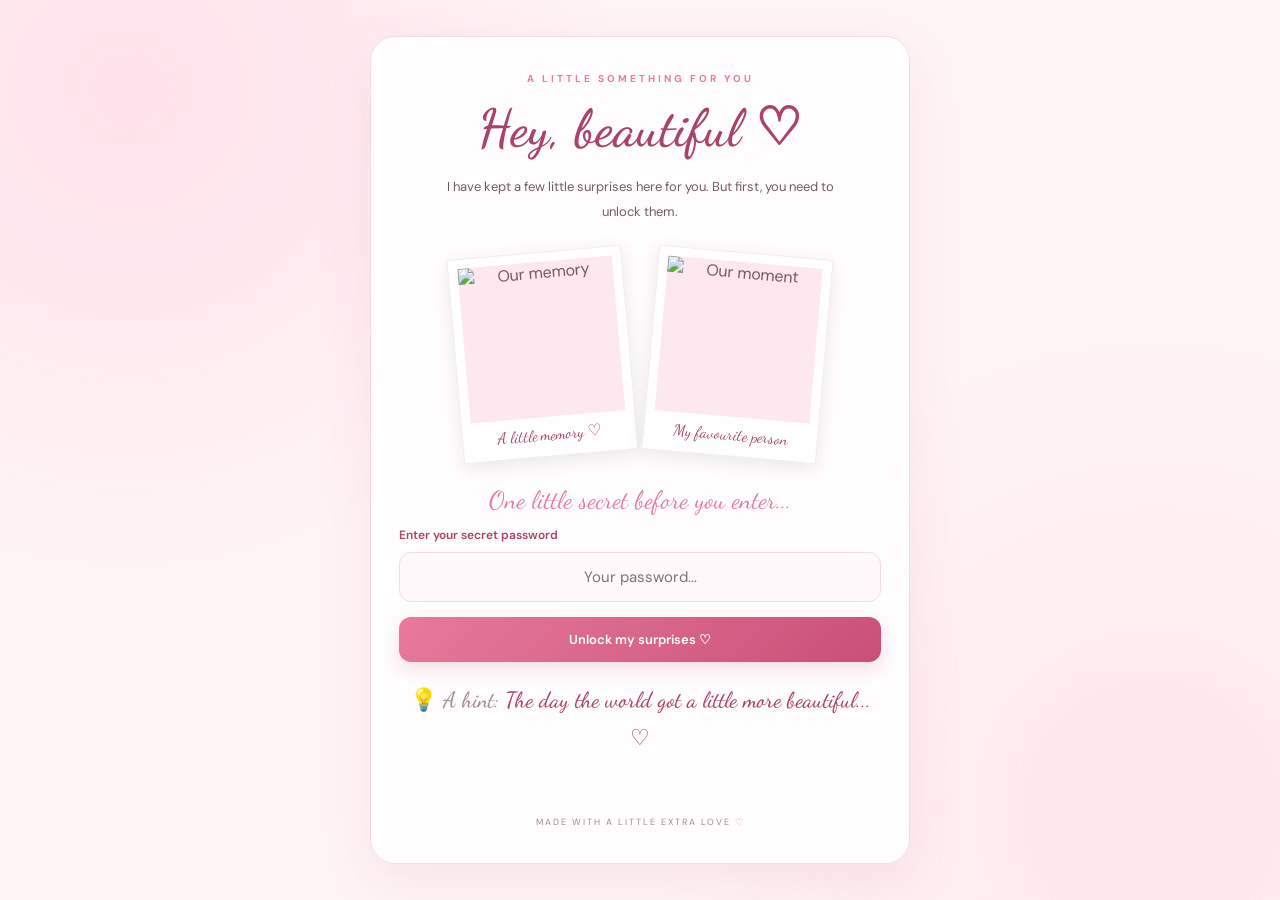
==== index.html @ 0715cf62 "s" ====
<!DOCTYPE html>
<html lang="en">
<head>
  <meta charset="UTF-8">
  <meta name="viewport" content="width=device-width, initial-scale=1.0">
  <meta name="theme-color" content="#fff4f6">

  <title>A Little Surprise For You ♡</title>

  <!-- Fonts -->
  <link rel="preconnect" href="https://fonts.googleapis.com">
  <link rel="preconnect" href="https://fonts.gstatic.com" crossorigin>

  <link href="https://fonts.googleapis.com/css2?family=Dancing+Script:wght@400;500;600;700&family=DM+Sans:wght@400;500;600;700&family=Playfair+Display:wght@500;600;700&display=swap" rel="stylesheet">

  <style>
    :root {
      --background: #fff4f6;
      --card: #fffdfd;
      --deep: #a94368;
      --pink: #e77b9c;
      --light-pink: #fce7ed;
      --text: #735a65;
      --muted: #a48a94;
      --border: #f4dce4;
    }

    * {
      box-sizing: border-box;
      margin: 0;
      padding: 0;
    }

    body {
      min-height: 100vh;
      background:
        radial-gradient(circle at 10% 10%, #ffe2eb, transparent 35%),
        radial-gradient(circle at 90% 90%, #ffe8ed, transparent 35%),
        var(--background);

      font-family: "DM Sans", sans-serif;
      color: var(--text);

      display: flex;
      justify-content: center;
      align-items: center;

      padding: 35px 16px;
      overflow-x: hidden;
    }

    /* RANDOM FLOATING HEARTS */

    #heartContainer {
      position: fixed;
      inset: 0;
      overflow: hidden;
      pointer-events: none;
      z-index: 1;
    }

    .floating-heart {
      position: absolute;
      bottom: -40px;
      color: #e77b9c;
      opacity: 0;
      animation: floatUp linear forwards;
      user-select: none;
    }

    @keyframes floatUp {
      0% {
        transform: translateY(0) rotate(0deg) scale(0.7);
        opacity: 0;
      }

      15% {
        opacity: 0.55;
      }

      80% {
        opacity: 0.45;
      }

      100% {
        transform: translateY(-115vh) rotate(35deg) scale(1.2);
        opacity: 0;
      }
    }

    /* MAIN CARD */

    .page {
      width: 100%;
      max-width: 540px;
      position: relative;
      z-index: 2;
    }

    .card {
      width: 100%;
      background: rgba(255, 253, 253, 0.96);
      border: 1px solid var(--border);
      border-radius: 25px;
      padding: 35px 28px;
      text-align: center;
      box-shadow: 0 18px 55px rgba(174, 91, 119, 0.10);
      animation: appear 0.7s ease;
    }

    .hidden {
      display: none !important;
    }

    @keyframes appear {
      from {
        opacity: 0;
        transform: translateY(18px);
      }

      to {
        opacity: 1;
        transform: translateY(0);
      }
    }

    .eyebrow {
      font-size: 10px;
      font-weight: 700;
      letter-spacing: 3px;
      text-transform: uppercase;
      color: var(--pink);
    }

    h1 {
      font-family: "Dancing Script", cursive;
      font-size: clamp(38px, 8vw, 52px);
      font-weight: 600;
      line-height: 1.2;
      color: var(--deep);
      margin: 13px 0;
    }

    .intro {
      font-size: 13px;
      line-height: 1.9;
      color: var(--text);
      max-width: 390px;
      margin: 15px auto 22px;
    }

    .script {
      font-family: "Dancing Script", cursive;
      font-size: 25px;
      color: var(--pink);
      margin: 12px 0;
    }

    /* PHOTOS */

    .photo-strip {
      display: flex;
      justify-content: center;
      align-items: center;
      gap: 20px;
      margin: 28px 0;
    }

    .polaroid {
      background: white;
      padding: 9px 9px 12px;
      width: 42%;
      max-width: 175px;
      border: 1px solid #f5e9ec;
      box-shadow: 0 5px 18px rgba(0, 0, 0, 0.09);
    }

    .polaroid:first-child {
      transform: rotate(-5deg);
    }

    .polaroid:last-child {
      transform: rotate(5deg);
    }

    .polaroid img {
      display: block;
      width: 100%;
      aspect-ratio: 1 / 1;
      object-fit: cover;
      background: #fce8ee;
    }

    .photo-caption {
      font-family: "Dancing Script", cursive;
      font-size: 16px;
      color: var(--deep);
      margin-top: 8px;
    }

    /* PASSWORD */

    .field-label {
      display: block;
      text-align: left;
      font-size: 12px;
      font-weight: 600;
      color: var(--deep);
      margin-bottom: 9px;
    }

    input {
      width: 100%;
      padding: 14px;
      border: 1px solid var(--border);
      border-radius: 12px;
      background: #fff9fb;
      font-family: "DM Sans", sans-serif;
      font-size: 15px;
      color: var(--deep);
      outline: none;
      text-align: center;
      transition: 0.3s;
    }

    input:focus {
      border-color: var(--pink);
      box-shadow: 0 0 0 3px rgba(231, 123, 156, 0.12);
    }

    .main-button {
      width: 100%;
      padding: 14px 18px;
      margin-top: 15px;
      background: linear-gradient(135deg, #e77b9c, #c94f78);
      color: white;
      border: none;
      border-radius: 12px;
      font-family: "DM Sans", sans-serif;
      font-weight: 600;
      font-size: 13px;
      cursor: pointer;
      box-shadow: 0 7px 17px rgba(201, 79, 120, 0.19);
      transition: 0.3s;
    }

    .main-button:hover {
      transform: translateY(-3px);
    }

    /* HINT - DIRECTLY IN HTML */

    .hint {
      display: block;
      margin-top: 20px;
      line-height: 1.7;
      color: var(--muted);
      font-family: "Dancing Script", cursive;
      font-size: 22px;
      font-weight: 500;
      text-align: center;
      visibility: visible;
      opacity: 1;
    }

    .hint span {
      color: var(--deep);
    }

    .message {
      font-family: "Dancing Script", cursive;
      font-size: 19px;
      color: #d45c7d;
      margin-top: 12px;
      min-height: 22px;
    }

    /* GIFTS */

    .gift-container {
      display: grid;
      grid-template-columns: repeat(3, minmax(0, 1fr));
      gap: 8px;
      margin: 35px 0 25px;
    }

    .gift-option {
      min-width: 0;
      background: transparent;
      border: none;
      cursor: pointer;
      color: var(--deep);
      display: flex;
      flex-direction: column;
      align-items: center;
      padding: 10px 2px;
      transition: transform 0.3s ease;
    }

    .gift-option:hover:not(:disabled) {
      transform: translateY(-7px);
    }

    .gift-illustration {
      height: 105px;
      display: flex;
      align-items: center;
      justify-content: center;
    }

    .gift-box {
      position: relative;
      width: 68px;
      height: 58px;
      border-radius: 5px;
      margin-top: 15px;
      animation: giftShake 2.5s ease-in-out infinite;
    }

    .pink {
      background: #ef9eb8;
    }

    .lavender {
      background: #c8b4e8;
      animation-delay: 0.5s;
    }

    .peach {
      background: #f5bd9e;
      animation-delay: 1s;
    }

    .gift-lid {
      position: absolute;
      width: 80px;
      height: 15px;
      left: -6px;
      top: -9px;
      border-radius: 5px;
      background: inherit;
      filter: brightness(0.94);
      transition: transform 0.7s ease;
    }

    .gift-ribbon {
      position: absolute;
      width: 11px;
      height: 58px;
      left: 28px;
      top: 0;
      background: rgba(255, 255, 255, 0.75);
    }

    .gift-bow {
      position: absolute;
      top: -34px;
      left: 20px;
      font-size: 29px;
      transition: 0.6s;
    }

    @keyframes giftShake {
      0%, 82%, 100% {
        transform: rotate(0deg);
      }

      85% {
        transform: rotate(-5deg);
      }

      88% {
        transform: rotate(5deg);
      }

      91% {
        transform: rotate(-4deg);
      }

      94% {
        transform: rotate(4deg);
      }

      97% {
        transform: rotate(0deg);
      }
    }

    .gift-label {
      font-family: "Playfair Display", serif;
      font-size: 13px;
      font-weight: 600;
      margin-top: 8px;
    }

    .gift-subtitle {
      font-size: 10px;
      color: var(--muted);
      margin-top: 6px;
      line-height: 1.5;
    }

    .gift-option:disabled {
      opacity: 0.35;
      cursor: not-allowed;
    }

    .gift-option.opening {
      pointer-events: none;
    }

    .gift-option.opening .gift-lid {
      transform: translate(-7px, -32px) rotate(-35deg);
    }

    .gift-option.opening .gift-bow {
      transform: translateY(-35px) rotate(30deg);
      opacity: 0;
    }

    .gift-option.opening .gift-box {
      animation: giftPop 0.5s ease forwards;
    }

    @keyframes giftPop {
      50% {
        transform: scale(1.18);
      }

      100% {
        transform: scale(1.05);
      }
    }

    .tiny {
      font-size: 9px;
      letter-spacing: 2px;
      color: var(--muted);
      margin-top: 25px;
    }

    @media (max-width: 480px) {
      body {
        padding: 20px 12px;
      }

      .card {
        padding: 28px 17px;
      }

      .photo-strip {
        gap: 12px;
      }

      .gift-container {
        gap: 2px;
      }

      .gift-label {
        font-size: 11px;
      }

      .gift-subtitle {
        font-size: 9px;
      }
    }
  </style>
</head>

<body>

  <!-- HEARTS APPEAR RANDOMLY -->
  <div id="heartContainer"></div>

  <main class="page">

    <!-- PASSWORD SCREEN -->
    <section class="card" id="lockScreen">

      <p class="eyebrow">A little something for you</p>

      <h1>Hey, beautiful ♡</h1>

      <p class="intro">
        I have kept a few little surprises here for you.
        But first, you need to unlock them.
      </p>

      <!-- YOUR PHOTOS -->
      <div class="photo-strip">

        <div class="polaroid">
          <img src="images/photo1.jpg" alt="Our memory">
          <p class="photo-caption">A little memory ♡</p>
        </div>

        <div class="polaroid">
          <img src="images/photo2.jpg" alt="Our moment">
          <p class="photo-caption">My favourite person</p>
        </div>

      </div>

      <p class="script">One little secret before you enter...</p>

      <label class="field-label" for="password">
        Enter your secret password
      </label>

      <input
        type="password"
        id="password"
        placeholder="Your password..."
        autocomplete="off"
      >

      <button class="main-button" id="unlockButton">
        Unlock my surprises ♡
      </button>

      <!-- HINT IS ALREADY WRITTEN HERE -->
      <p class="hint">
        💡 A hint:
        <span>The day the world got a little more beautiful... ♡</span>
      </p>

      <p class="message" id="message"></p>

      <p class="tiny">MADE WITH A LITTLE EXTRA LOVE ♡</p>

    </section>


    <!-- GIFT SCREEN -->
    <section class="card hidden" id="giftScreen">

      <p class="eyebrow">You made it!</p>

      <h1>For you, my love ♡</h1>

      <p class="intro">
        Three little surprises, each with a piece of my heart.
        Open them one by one.
      </p>

      <div class="gift-container">

        <!-- GIFT 1 -->
        <button class="gift-option" data-gift="love">

          <div class="gift-illustration">
            <div class="gift-box pink">
              <div class="gift-lid"></div>
              <div class="gift-ribbon"></div>
              <div class="gift-bow">🎀</div>
            </div>
          </div>

          <span class="gift-label">A Letter</span>
          <span class="gift-subtitle">Words from my heart</span>

        </button>


        <!-- GIFT 2 -->
        <button class="gift-option" data-gift="memory" disabled>

          <div class="gift-illustration">
            <div class="gift-box lavender">
              <div class="gift-lid"></div>
              <div class="gift-ribbon"></div>
              <div class="gift-bow">🎀</div>
            </div>
          </div>

          <span class="gift-label">Our Song</span>
          <span class="gift-subtitle">A melody for us</span>

        </button>


        <!-- GIFT 3 -->
        <button class="gift-option" data-gift="surprise" disabled>

          <div class="gift-illustration">
            <div class="gift-box peach">
              <div class="gift-lid"></div>
              <div class="gift-ribbon"></div>
              <div class="gift-bow">🎀</div>
            </div>
          </div>

          <span class="gift-label">A Surprise</span>
          <span class="gift-subtitle">Something special awaits</span>

        </button>

      </div>

      <p class="script">One at a time, sweetheart ♡</p>

      <p class="tiny">THERE IS MORE LOVE WAITING FOR YOU</p>

    </section>

  </main>


  <!-- JAVASCRIPT: EVERYTHING IS INSIDE THIS HTML FILE -->
  <script>

    // ==================================
    // 1. PASSWORD SETTINGS
    // ==================================

    const SECRET_PASSWORD = "18122002";

    
    const passwordInput = document.getElementById("password");
    const unlockButton = document.getElementById("unlockButton");
    const message = document.getElementById("message");

    const lockScreen = document.getElementById("lockScreen");
    const giftScreen = document.getElementById("giftScreen");


    // ==================================
    // 2. SHOW THE CORRECT SCREEN
    // ==================================

    function showGiftScreen() {
      lockScreen.classList.add("hidden");
      giftScreen.classList.remove("hidden");
    }

    function showLockScreen() {
      lockScreen.classList.remove("hidden");
      giftScreen.classList.add("hidden");
    }

    // Only show gifts when returning from a gift page
    const params = new URLSearchParams(window.location.search);

    if (params.get("showGifts") === "1") {
      showGiftScreen();
    } else {
      showLockScreen();
    }

    // ==================================
    // 3. PASSWORD CHECK
    // ==================================

    function unlock() {

      const enteredPassword = passwordInput.value.trim();

      if (enteredPassword === SECRET_PASSWORD) {


        message.textContent = "";

        showGiftScreen();

        window.scrollTo({
          top: 0,
          behavior: "smooth"
        });

      } else {

        message.textContent = "Not quite, love. Try again ♡";

        passwordInput.value = "";
        passwordInput.focus();

      }
    }
    // CONNECT THE UNLOCK BUTTON
    unlockButton.addEventListener("click", unlock);

    // ALSO ALLOW ENTER KEY TO UNLOCK
    passwordInput.addEventListener("keydown", function(event) {
      if (event.key === "Enter") {
        unlock();
      }
    });

    // ==================================
    // 4. GIFT ORDER AND NAVIGATION
    // ==================================

    const giftPages = {
      love: "letter/letter.html",
      memory: "music/song.html",
      surprise: "invitation/invite.html"
    };

    const giftOrder = ["love", "memory", "surprise"];

    let unlockedGifts = JSON.parse(
      sessionStorage.getItem("unlockedGifts_v2") || '["love"]'
    );

    function updateGiftButtons() {

      document.querySelectorAll(".gift-option").forEach(function(button) {

        const gift = button.dataset.gift;

        button.disabled = !unlockedGifts.includes(gift);

      });

    }

    function processCompletedGift() {

      const completedGift = sessionStorage.getItem("completedGift");

      if (!completedGift) {
        updateGiftButtons();
        return;
      }

      const completedIndex = giftOrder.indexOf(completedGift);

      const nextGift = giftOrder[completedIndex + 1];

      if (nextGift && !unlockedGifts.includes(nextGift)) {
        unlockedGifts.push(nextGift);
      }

      sessionStorage.setItem(
        "unlockedGifts_v2",
        JSON.stringify(unlockedGifts)
      );

      sessionStorage.removeItem("completedGift");

      updateGiftButtons();

    }

    processCompletedGift();

    window.addEventListener("pageshow", function() {
      unlockedGifts = JSON.parse(
        sessionStorage.getItem("unlockedGifts_v2") || '["love"]'
      );

      processCompletedGift();
    });


    // ==================================
    // 5. OPEN GIFT
    // ==================================

    document.querySelectorAll(".gift-option").forEach(function(button) {

      button.addEventListener("click", function() {

        const gift = button.dataset.gift;

        if (!unlockedGifts.includes(gift)) {
          return;
        }

        const destination = giftPages[gift];

        if (!destination) {
          return;
        }

        // Save which gift she opened.
        // The next gift unlocks when she returns.

        sessionStorage.setItem("completedGift", gift);

        button.classList.add("opening");

        createHeartBurst();

        setTimeout(function() {
          window.location.href = destination;
        }, 650);

      });

    });


    // ==================================
    // 6. RANDOM HEARTS ALL OVER THE PAGE
    // ==================================

    const heartContainer = document.getElementById("heartContainer");

    const heartSymbols = ["♡", "♥", "💕", "❤"];

    function createFloatingHeart() {

      const heart = document.createElement("span");

      heart.className = "floating-heart";

      heart.textContent =
        heartSymbols[Math.floor(Math.random() * heartSymbols.length)];

      // Random horizontal position
      heart.style.left = Math.random() * 100 + "vw";

      // Random size
      heart.style.fontSize = (14 + Math.random() * 25) + "px";

      // Random floating speed
      heart.style.animationDuration = (6 + Math.random() * 7) + "s";

      heartContainer.appendChild(heart);

      // Remove after animation
      setTimeout(function() {
        heart.remove();
      }, 14000);

    }

    // New hearts appear continuously at random positions
    setInterval(createFloatingHeart, 650);


    // ==================================
    // 7. HEART BURST WHEN OPENING A GIFT
    // ==================================

    function createHeartBurst() {

      const colors = ["#e77b9c", "#c94f78", "#f2a5bb", "#e9a9bc"];
      const symbols = ["♡", "♥"];

      for (let i = 0; i < 12; i++) {

        const heart = document.createElement("span");

        heart.className = "floating-heart";

        heart.style.position = "fixed";
        heart.style.bottom = "auto";
        heart.style.left = Math.random() * 100 + "vw";
        heart.style.top = Math.random() * 100 + "vh";

        heart.style.color =
          colors[Math.floor(Math.random() * colors.length)];

        heart.textContent =
          symbols[Math.floor(Math.random() * symbols.length)];

        heart.style.fontSize = (15 + Math.random() * 20) + "px";

        heart.style.animationDuration = "2s";

        heartContainer.appendChild(heart);

        setTimeout(function() {
          heart.remove();
        }, 2500);

      }

    }

  </script>

</body>
</html>
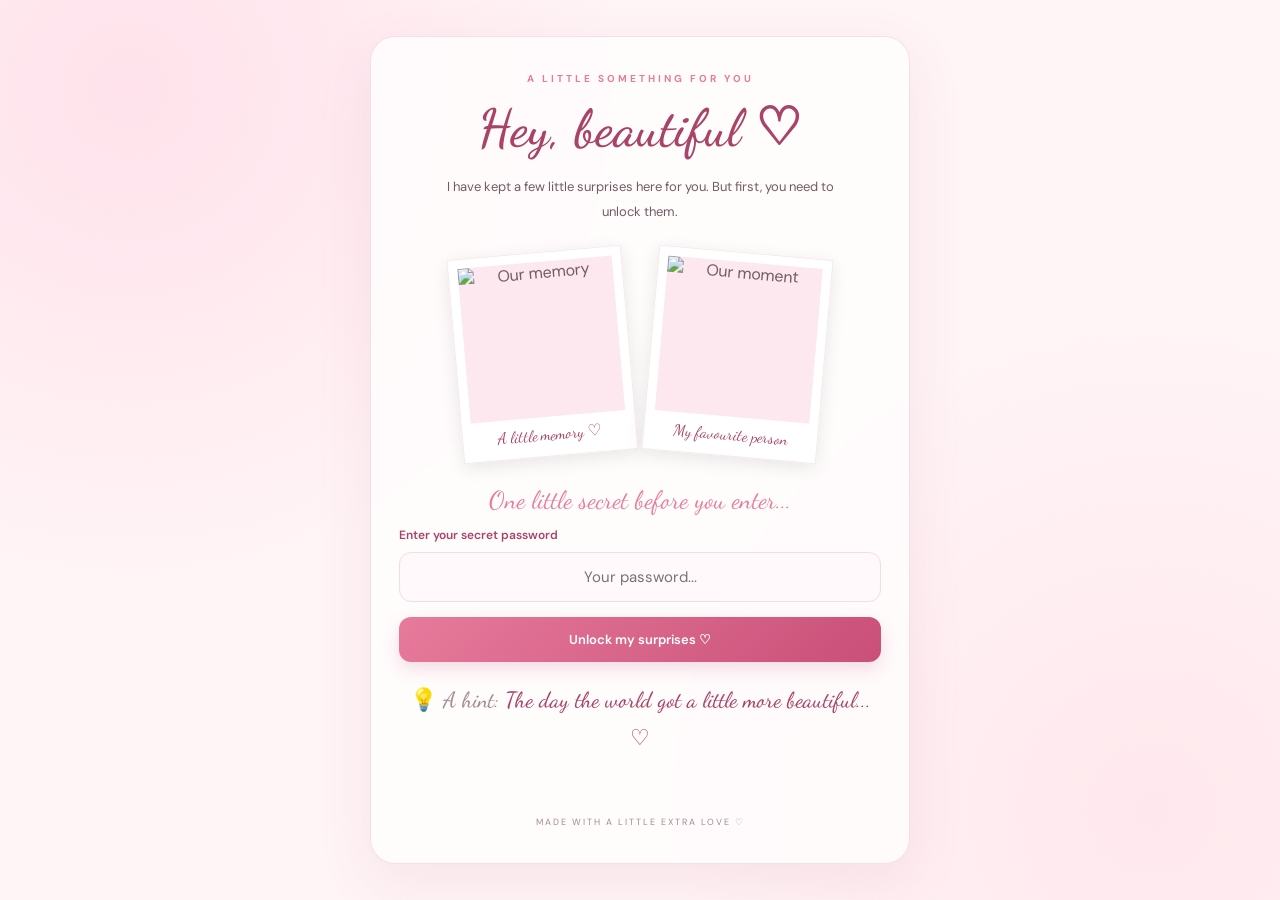
==== commit 753278b3: "s" ====
--- a/index.html
+++ b/index.html
@@ -63,8 +63,12 @@
     .floating-heart {
       position: absolute;
       bottom: -40px;
-      color: #e77b9c;
+
+      color: #d94f7b;
       opacity: 0;
+
+      text-shadow: 0 1px 5px rgba(201, 79, 120, 0.18);
+
       animation: floatUp linear forwards;
       user-select: none;
     }
@@ -76,11 +80,11 @@
       }
 
       15% {
-        opacity: 0.55;
+        opacity: 0.85;
       }
 
       80% {
-        opacity: 0.45;
+        opacity: 0.75;
       }
 
       100% {
@@ -100,11 +104,15 @@
 
     .card {
       width: 100%;
-      background: rgba(255, 253, 253, 0.96);
-      border: 1px solid var(--border);
+      background: rgba(255, 253, 253, 0.84);
+      border: 1px solid rgba(244, 220, 228, 0.9);
       border-radius: 25px;
       padding: 35px 28px;
       text-align: center;
+
+      backdrop-filter: blur(2px);
+      -webkit-backdrop-filter: blur(2px);
+
       box-shadow: 0 18px 55px rgba(174, 91, 119, 0.10);
       animation: appear 0.7s ease;
     }
@@ -441,12 +449,16 @@
     }
 
     @media (max-width: 480px) {
+
       body {
         padding: 20px 12px;
       }
 
       .card {
         padding: 28px 17px;
+        background: rgba(255, 253, 253, 0.78);
+        backdrop-filter: blur(1px);
+        -webkit-backdrop-filter: blur(1px);
       }
 
       .photo-strip {
@@ -463,6 +475,11 @@
 
       .gift-subtitle {
         font-size: 9px;
+      }
+
+      .floating-heart {
+        color: #ce416f;
+        text-shadow: 0 1px 6px rgba(169, 67, 104, 0.25);
       }
     }
   </style>
@@ -639,14 +656,19 @@
       giftScreen.classList.add("hidden");
     }
 
-    // Only show gifts when returning from a gift page
-    const params = new URLSearchParams(window.location.search);
-
-    if (params.get("showGifts") === "1") {
+    // A temporary flag is set only when returning from a gift.
+    const returningFromGift =
+      sessionStorage.getItem("returnToGifts_v1") === "1";
+
+    // Consume the flag immediately so it cannot affect the next visit.
+    sessionStorage.removeItem("returnToGifts_v1");
+
+    if (returningFromGift) {
       showGiftScreen();
     } else {
       showLockScreen();
     }
+
 
     // ==================================
     // 3. PASSWORD CHECK
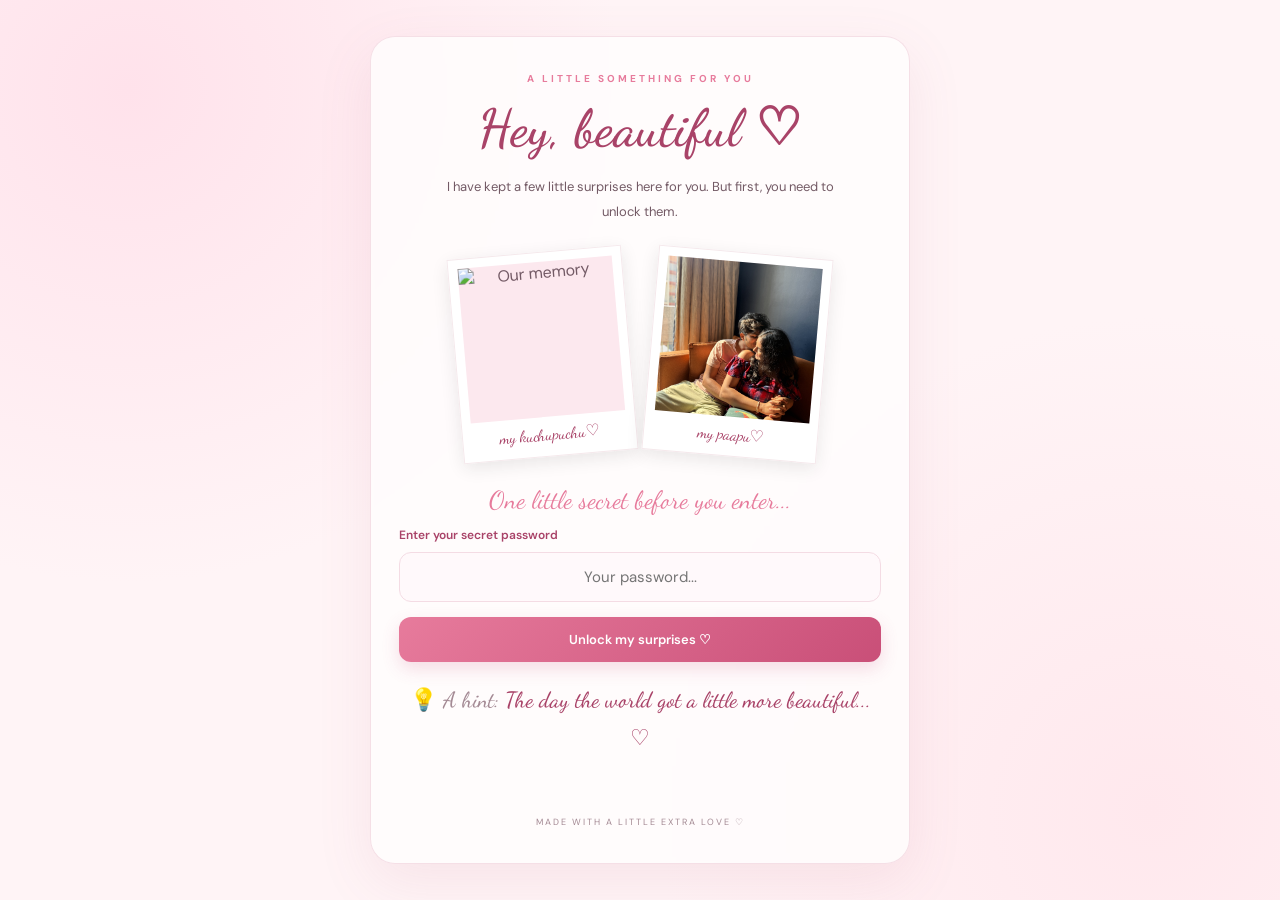
==== commit 6dee7dfe: "s" ====
--- a/index.html
+++ b/index.html
@@ -508,13 +508,13 @@
       <div class="photo-strip">
 
         <div class="polaroid">
-          <img src="images/photo1.jpg" alt="Our memory">
-          <p class="photo-caption">A little memory ♡</p>
+          <img src="images/1.jpg" alt="Our memory">
+          <p class="photo-caption">my kuchupuchu♡</p>
         </div>
 
         <div class="polaroid">
-          <img src="images/photo2.jpg" alt="Our moment">
-          <p class="photo-caption">My favourite person</p>
+          <img src="images/2.jpg" alt="Our moment">
+          <p class="photo-caption">my paapu♡</p>
         </div>
 
       </div>
@@ -556,10 +556,7 @@
 
       <h1>For you, my love ♡</h1>
 
-      <p class="intro">
-        Three little surprises, each with a piece of my heart.
-        Open them one by one.
-      </p>
+     
 
       <div class="gift-container">
 
@@ -573,10 +570,6 @@
               <div class="gift-bow">🎀</div>
             </div>
           </div>
-
-          <span class="gift-label">A Letter</span>
-          <span class="gift-subtitle">Words from my heart</span>
-
         </button>
 
 
@@ -590,10 +583,6 @@
               <div class="gift-bow">🎀</div>
             </div>
           </div>
-
-          <span class="gift-label">Our Song</span>
-          <span class="gift-subtitle">A melody for us</span>
-
         </button>
 
 
@@ -607,10 +596,6 @@
               <div class="gift-bow">🎀</div>
             </div>
           </div>
-
-          <span class="gift-label">A Surprise</span>
-          <span class="gift-subtitle">Something special awaits</span>
-
         </button>
 
       </div>
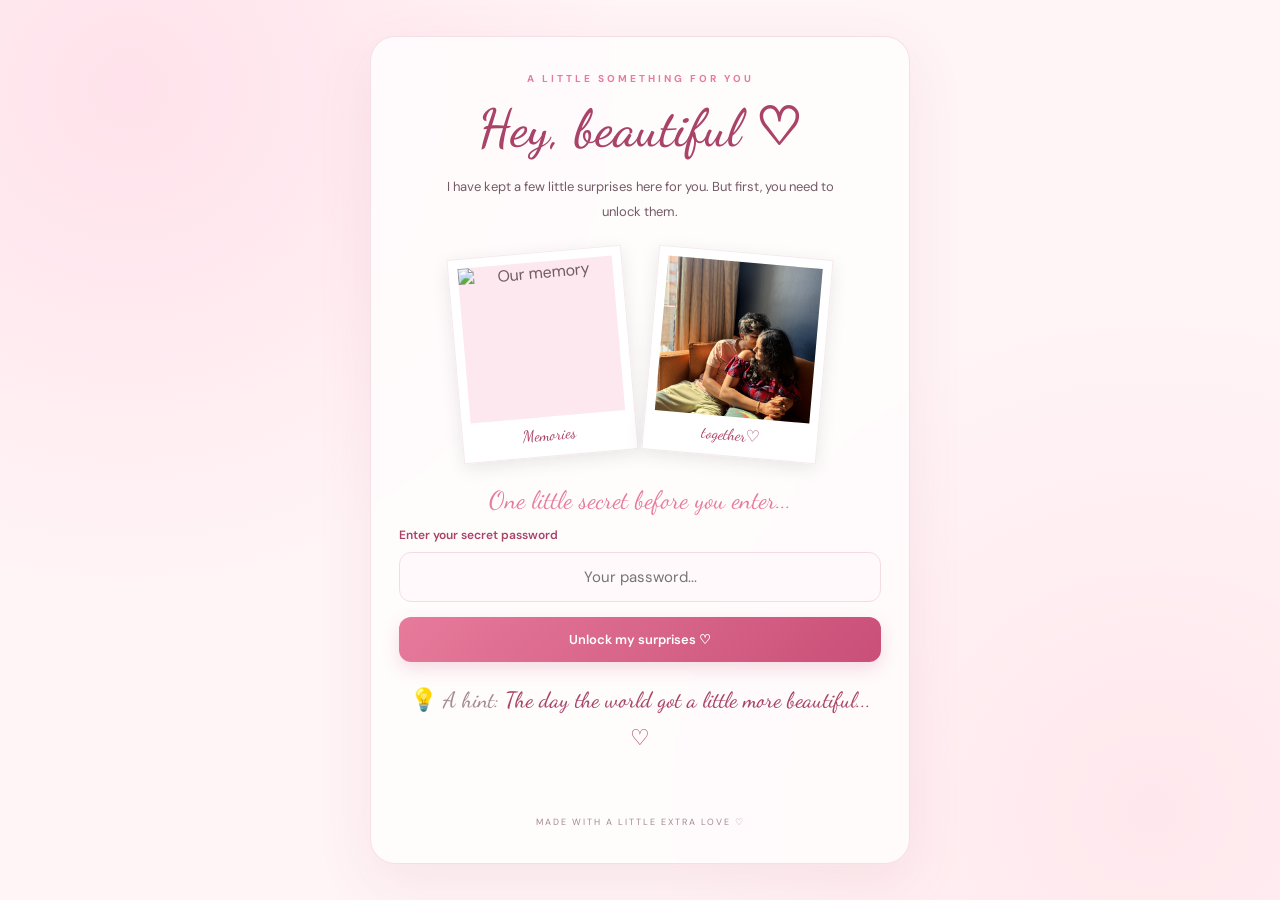
==== commit 45436b33: "s" ====
--- a/index.html
+++ b/index.html
@@ -509,12 +509,12 @@
 
         <div class="polaroid">
           <img src="images/1.jpg" alt="Our memory">
-          <p class="photo-caption">my kuchupuchu♡</p>
+          <p class="photo-caption">Memories</p>
         </div>
 
         <div class="polaroid">
           <img src="images/2.jpg" alt="Our moment">
-          <p class="photo-caption">my paapu♡</p>
+          <p class="photo-caption">together♡</p>
         </div>
 
       </div>
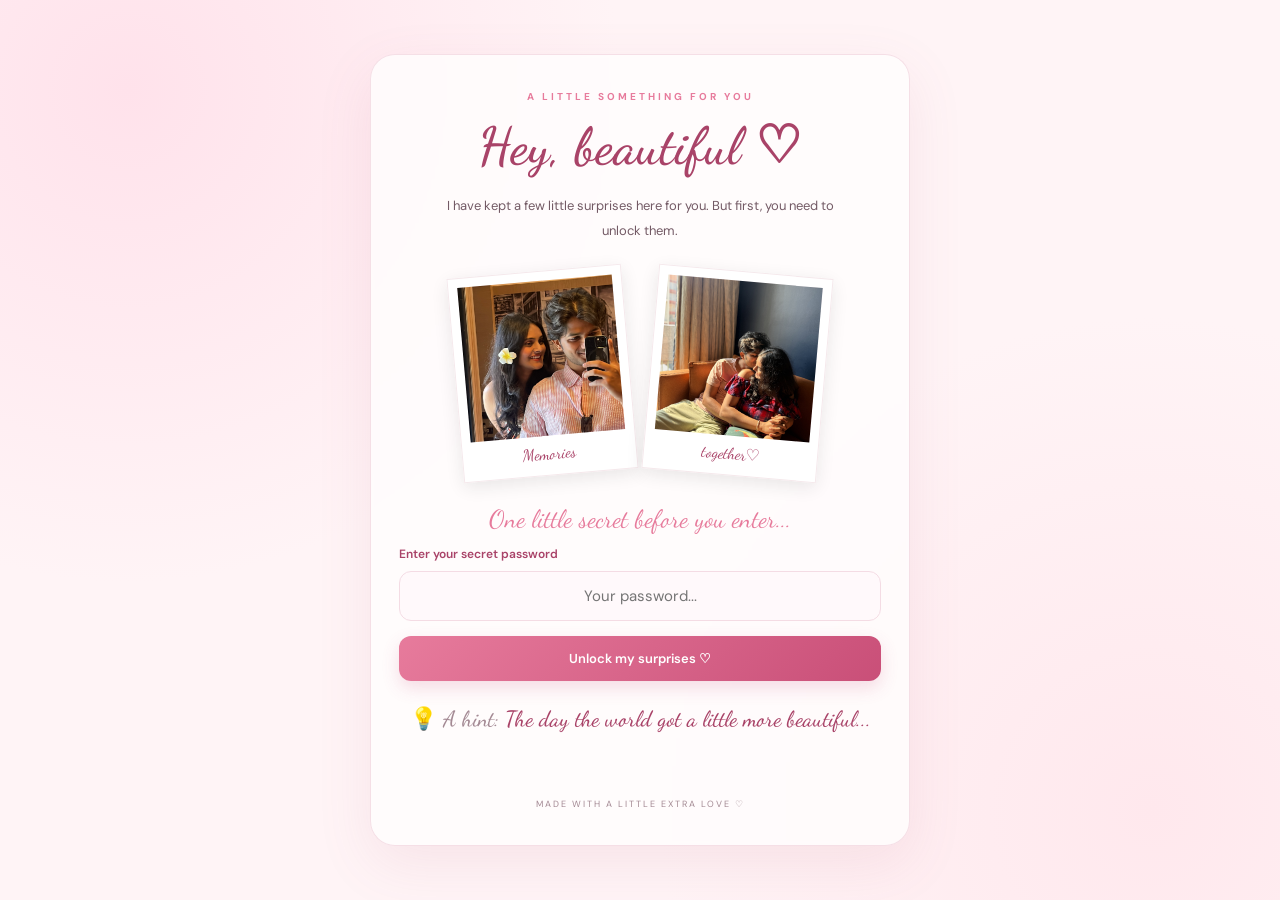
==== commit fda16700: "s" ====
--- a/index.html
+++ b/index.html
@@ -539,7 +539,7 @@
       <!-- HINT IS ALREADY WRITTEN HERE -->
       <p class="hint">
         💡 A hint:
-        <span>The day the world got a little more beautiful... ♡</span>
+        <span>The day the world got a little more beautiful... </span>
       </p>
 
       <p class="message" id="message"></p>
